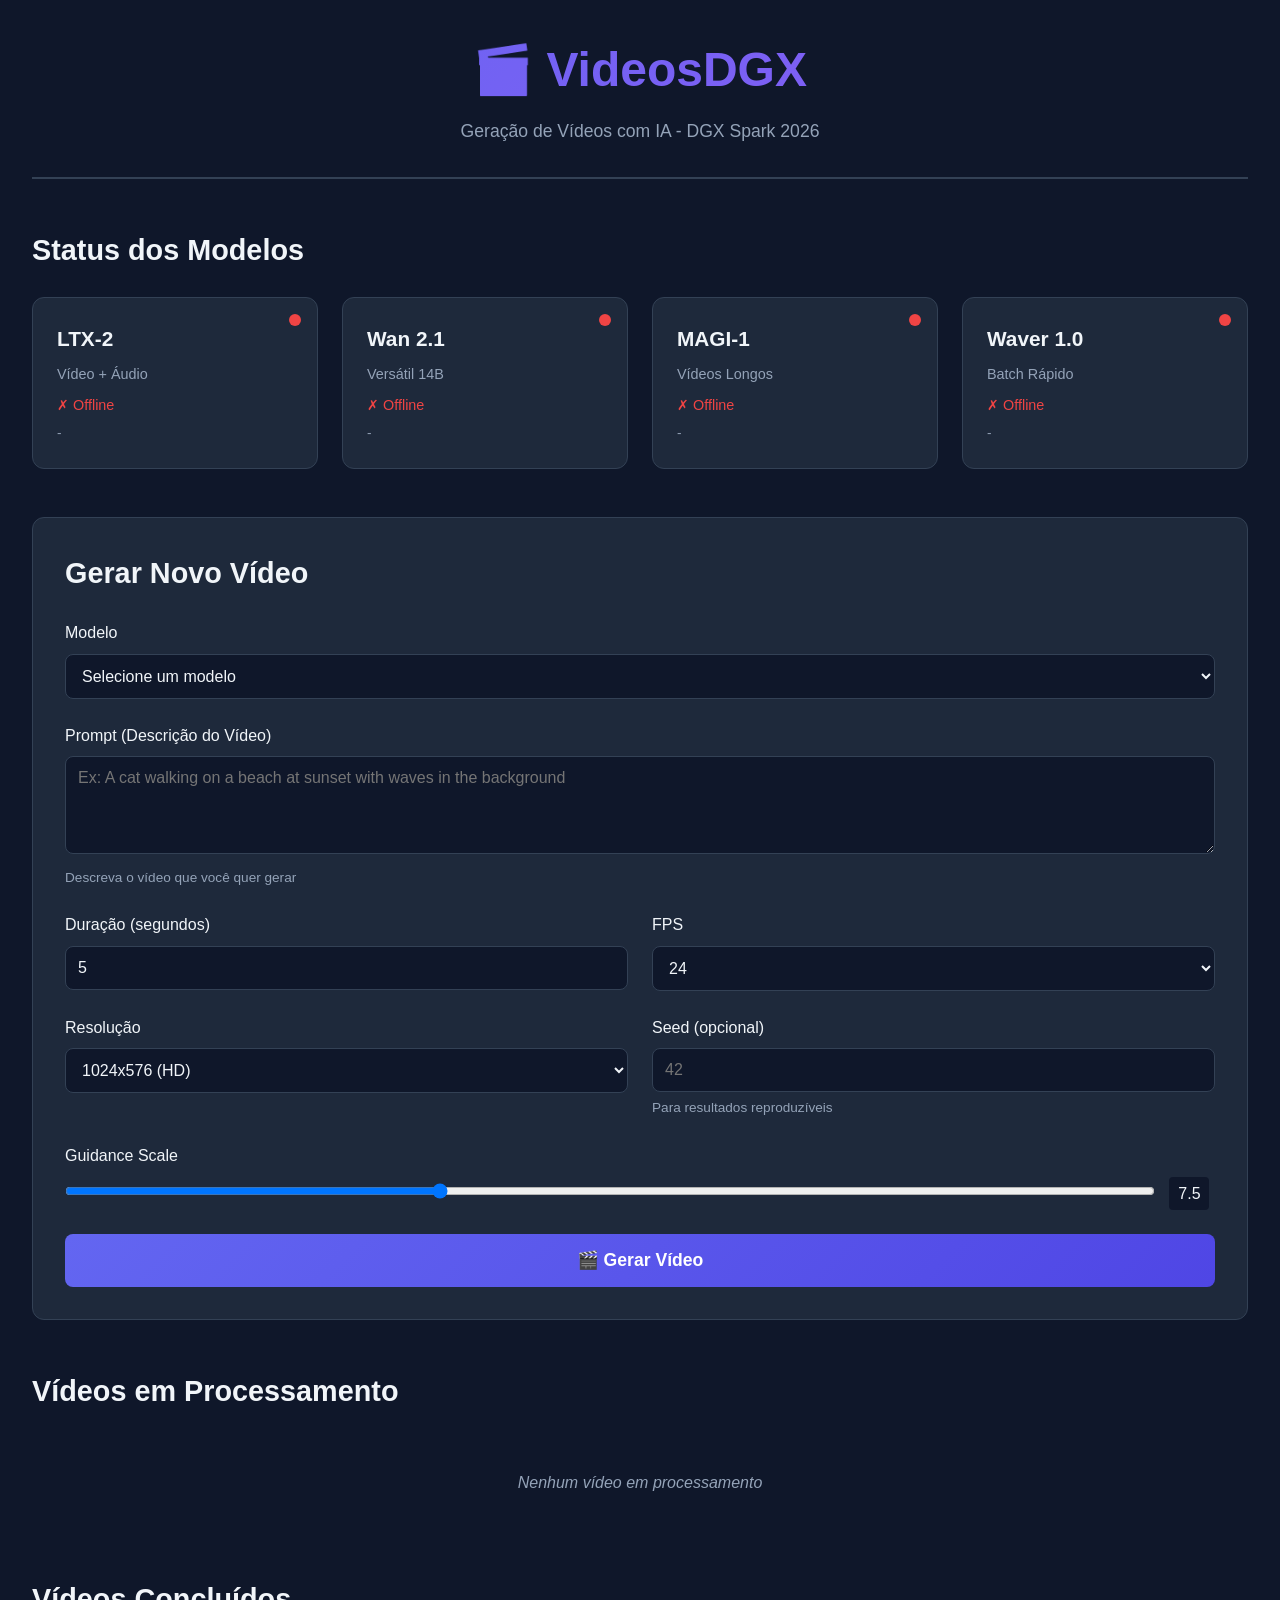
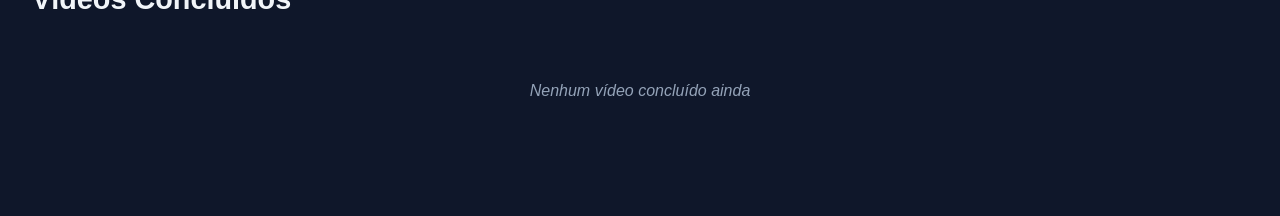
==== frontend/index.html @ 81d34bc8 "feat: Adiciona interface web completa e corrige configuração Docker ## Interface Web Frontend - Adic" ====
<!DOCTYPE html>
<html lang="pt-BR">
<head>
    <meta charset="UTF-8">
    <meta name="viewport" content="width=device-width, initial-scale=1.0">
    <title>VideosDGX - Geração de Vídeos com IA</title>
    <link rel="stylesheet" href="css/style.css">
</head>
<body>
    <div class="container">
        <header>
            <h1>🎬 VideosDGX</h1>
            <p class="subtitle">Geração de Vídeos com IA - DGX Spark 2026</p>
        </header>

        <!-- Status dos Modelos -->
        <section class="models-status">
            <h2>Status dos Modelos</h2>
            <div class="status-grid" id="statusGrid">
                <div class="status-card loading">
                    <div class="status-indicator"></div>
                    <h3>LTX-2</h3>
                    <p class="model-desc">Vídeo + Áudio</p>
                    <p class="model-status">Verificando...</p>
                    <p class="model-memory">-</p>
                </div>
                <div class="status-card loading">
                    <div class="status-indicator"></div>
                    <h3>Wan 2.1</h3>
                    <p class="model-desc">Versátil 14B</p>
                    <p class="model-status">Verificando...</p>
                    <p class="model-memory">-</p>
                </div>
                <div class="status-card loading">
                    <div class="status-indicator"></div>
                    <h3>MAGI-1</h3>
                    <p class="model-desc">Vídeos Longos</p>
                    <p class="model-status">Verificando...</p>
                    <p class="model-memory">-</p>
                </div>
                <div class="status-card loading">
                    <div class="status-indicator"></div>
                    <h3>Waver 1.0</h3>
                    <p class="model-desc">Batch Rápido</p>
                    <p class="model-status">Verificando...</p>
                    <p class="model-memory">-</p>
                </div>
            </div>
        </section>

        <!-- Formulário de Geração -->
        <section class="generation-form">
            <h2>Gerar Novo Vídeo</h2>
            <form id="generateForm">
                <div class="form-group">
                    <label for="model">Modelo</label>
                    <select id="model" name="model" required>
                        <option value="">Selecione um modelo</option>
                        <option value="ltx2">LTX-2 (Vídeo + Áudio)</option>
                        <option value="wan21">Wan 2.1 (Versátil)</option>
                        <option value="magi1">MAGI-1 (Vídeos Longos)</option>
                        <option value="waver">Waver 1.0 (Rápido)</option>
                    </select>
                </div>

                <div class="form-group">
                    <label for="prompt">Prompt (Descrição do Vídeo)</label>
                    <textarea id="prompt" name="prompt" rows="4" required
                        placeholder="Ex: A cat walking on a beach at sunset with waves in the background"></textarea>
                    <small>Descreva o vídeo que você quer gerar</small>
                </div>

                <div class="form-row">
                    <div class="form-group">
                        <label for="duration">Duração (segundos)</label>
                        <input type="number" id="duration" name="duration" value="5" min="1" max="60" required>
                    </div>

                    <div class="form-group">
                        <label for="fps">FPS</label>
                        <select id="fps" name="fps">
                            <option value="24" selected>24</option>
                            <option value="30">30</option>
                            <option value="60">60</option>
                        </select>
                    </div>
                </div>

                <div class="form-row">
                    <div class="form-group">
                        <label for="resolution">Resolução</label>
                        <select id="resolution" name="resolution">
                            <option value="512x512">512x512 (Rápido)</option>
                            <option value="1024x576" selected>1024x576 (HD)</option>
                            <option value="1920x1080">1920x1080 (Full HD)</option>
                        </select>
                    </div>

                    <div class="form-group">
                        <label for="seed">Seed (opcional)</label>
                        <input type="number" id="seed" name="seed" placeholder="42">
                        <small>Para resultados reproduzíveis</small>
                    </div>
                </div>

                <div class="form-group">
                    <label for="guidance_scale">Guidance Scale</label>
                    <input type="range" id="guidance_scale" name="guidance_scale"
                        min="1" max="20" step="0.5" value="7.5">
                    <span id="guidanceValue">7.5</span>
                </div>

                <button type="submit" class="btn-primary" id="generateBtn">
                    🎬 Gerar Vídeo
                </button>
            </form>
        </section>

        <!-- Lista de Jobs -->
        <section class="jobs-section">
            <h2>Vídeos em Processamento</h2>
            <div id="jobsList" class="jobs-list">
                <p class="empty-message">Nenhum vídeo em processamento</p>
            </div>
        </section>

        <!-- Vídeos Concluídos -->
        <section class="completed-section">
            <h2>Vídeos Concluídos</h2>
            <div id="completedList" class="completed-list">
                <p class="empty-message">Nenhum vídeo concluído ainda</p>
            </div>
        </section>
    </div>

    <!-- Modal de Loading -->
    <div id="loadingModal" class="modal">
        <div class="modal-content">
            <div class="spinner"></div>
            <p>Processando...</p>
        </div>
    </div>

    <script src="js/app.js"></script>
</body>
</html>
---- frontend/css/style.css ----
* {
    margin: 0;
    padding: 0;
    box-sizing: border-box;
}

:root {
    --primary: #6366f1;
    --primary-dark: #4f46e5;
    --success: #10b981;
    --warning: #f59e0b;
    --danger: #ef4444;
    --bg: #0f172a;
    --bg-card: #1e293b;
    --bg-card-hover: #334155;
    --text: #f1f5f9;
    --text-muted: #94a3b8;
    --border: #334155;
}

body {
    font-family: -apple-system, BlinkMacSystemFont, 'Segoe UI', Roboto, Oxygen, Ubuntu, sans-serif;
    background: var(--bg);
    color: var(--text);
    line-height: 1.6;
}

.container {
    max-width: 1400px;
    margin: 0 auto;
    padding: 2rem;
}

/* Header */
header {
    text-align: center;
    margin-bottom: 3rem;
    padding-bottom: 2rem;
    border-bottom: 2px solid var(--border);
}

header h1 {
    font-size: 3rem;
    margin-bottom: 0.5rem;
    background: linear-gradient(135deg, var(--primary), #8b5cf6);
    -webkit-background-clip: text;
    -webkit-text-fill-color: transparent;
}

.subtitle {
    color: var(--text-muted);
    font-size: 1.1rem;
}

/* Sections */
section {
    margin-bottom: 3rem;
}

section h2 {
    font-size: 1.8rem;
    margin-bottom: 1.5rem;
    color: var(--text);
}

/* Status Grid */
.status-grid {
    display: grid;
    grid-template-columns: repeat(auto-fit, minmax(250px, 1fr));
    gap: 1.5rem;
    margin-bottom: 2rem;
}

.status-card {
    background: var(--bg-card);
    border: 1px solid var(--border);
    border-radius: 12px;
    padding: 1.5rem;
    position: relative;
    transition: all 0.3s ease;
}

.status-card:hover {
    background: var(--bg-card-hover);
    transform: translateY(-2px);
    box-shadow: 0 4px 12px rgba(99, 102, 241, 0.1);
}

.status-indicator {
    position: absolute;
    top: 1rem;
    right: 1rem;
    width: 12px;
    height: 12px;
    border-radius: 50%;
    background: var(--text-muted);
}

.status-card.online .status-indicator {
    background: var(--success);
    box-shadow: 0 0 8px var(--success);
}

.status-card.offline .status-indicator {
    background: var(--danger);
}

.status-card.loading .status-indicator {
    background: var(--warning);
    animation: pulse 2s infinite;
}

@keyframes pulse {
    0%, 100% { opacity: 1; }
    50% { opacity: 0.5; }
}

.status-card h3 {
    font-size: 1.3rem;
    margin-bottom: 0.5rem;
}

.model-desc {
    color: var(--text-muted);
    font-size: 0.9rem;
    margin-bottom: 0.5rem;
}

.model-status {
    font-size: 0.9rem;
    margin-bottom: 0.3rem;
}

.model-memory {
    font-size: 0.85rem;
    color: var(--text-muted);
}

/* Form */
.generation-form {
    background: var(--bg-card);
    border: 1px solid var(--border);
    border-radius: 12px;
    padding: 2rem;
}

.form-group {
    margin-bottom: 1.5rem;
}

.form-row {
    display: grid;
    grid-template-columns: 1fr 1fr;
    gap: 1.5rem;
}

label {
    display: block;
    margin-bottom: 0.5rem;
    font-weight: 500;
    color: var(--text);
}

input[type="text"],
input[type="number"],
textarea,
select {
    width: 100%;
    padding: 0.75rem;
    background: var(--bg);
    border: 1px solid var(--border);
    border-radius: 8px;
    color: var(--text);
    font-size: 1rem;
    transition: all 0.3s ease;
}

input:focus,
textarea:focus,
select:focus {
    outline: none;
    border-color: var(--primary);
    box-shadow: 0 0 0 3px rgba(99, 102, 241, 0.1);
}

textarea {
    resize: vertical;
    font-family: inherit;
}

small {
    display: block;
    margin-top: 0.3rem;
    color: var(--text-muted);
    font-size: 0.85rem;
}

input[type="range"] {
    width: calc(100% - 60px);
    margin-right: 10px;
}

#guidanceValue {
    display: inline-block;
    min-width: 40px;
    text-align: center;
    padding: 0.25rem 0.5rem;
    background: var(--bg);
    border-radius: 4px;
    font-weight: 500;
}

/* Buttons */
.btn-primary {
    background: linear-gradient(135deg, var(--primary), var(--primary-dark));
    color: white;
    padding: 1rem 2rem;
    border: none;
    border-radius: 8px;
    font-size: 1.1rem;
    font-weight: 600;
    cursor: pointer;
    width: 100%;
    transition: all 0.3s ease;
}

.btn-primary:hover {
    transform: translateY(-2px);
    box-shadow: 0 8px 16px rgba(99, 102, 241, 0.3);
}

.btn-primary:active {
    transform: translateY(0);
}

.btn-primary:disabled {
    opacity: 0.5;
    cursor: not-allowed;
    transform: none;
}

/* Jobs List */
.jobs-list,
.completed-list {
    display: grid;
    gap: 1rem;
}

.job-card {
    background: var(--bg-card);
    border: 1px solid var(--border);
    border-radius: 8px;
    padding: 1.5rem;
    position: relative;
}

.job-header {
    display: flex;
    justify-content: space-between;
    align-items: center;
    margin-bottom: 1rem;
}

.job-id {
    font-family: monospace;
    color: var(--text-muted);
    font-size: 0.9rem;
}

.job-status {
    padding: 0.25rem 0.75rem;
    border-radius: 12px;
    font-size: 0.85rem;
    font-weight: 500;
}

.job-status.queued {
    background: rgba(245, 158, 11, 0.2);
    color: var(--warning);
}

.job-status.processing {
    background: rgba(99, 102, 241, 0.2);
    color: var(--primary);
}

.job-status.completed {
    background: rgba(16, 185, 129, 0.2);
    color: var(--success);
}

.job-status.failed {
    background: rgba(239, 68, 68, 0.2);
    color: var(--danger);
}

.job-prompt {
    margin-bottom: 1rem;
    color: var(--text);
}

.job-details {
    display: flex;
    gap: 1rem;
    flex-wrap: wrap;
    margin-bottom: 1rem;
    font-size: 0.9rem;
    color: var(--text-muted);
}

.progress-bar {
    width: 100%;
    height: 8px;
    background: var(--bg);
    border-radius: 4px;
    overflow: hidden;
    margin-bottom: 0.5rem;
}

.progress-fill {
    height: 100%;
    background: linear-gradient(90deg, var(--primary), var(--primary-dark));
    transition: width 0.3s ease;
}

.job-actions {
    display: flex;
    gap: 0.5rem;
    margin-top: 1rem;
}

.btn-small {
    padding: 0.5rem 1rem;
    background: var(--primary);
    color: white;
    border: none;
    border-radius: 6px;
    font-size: 0.9rem;
    cursor: pointer;
    transition: all 0.2s ease;
}

.btn-small:hover {
    background: var(--primary-dark);
}

.btn-danger {
    background: var(--danger);
}

.btn-danger:hover {
    background: #dc2626;
}

/* Video Player */
.video-container {
    margin-top: 1rem;
    border-radius: 8px;
    overflow: hidden;
}

.video-container video {
    width: 100%;
    display: block;
}

/* Empty Message */
.empty-message {
    text-align: center;
    color: var(--text-muted);
    padding: 2rem;
    font-style: italic;
}

/* Modal */
.modal {
    display: none;
    position: fixed;
    top: 0;
    left: 0;
    width: 100%;
    height: 100%;
    background: rgba(0, 0, 0, 0.8);
    justify-content: center;
    align-items: center;
    z-index: 1000;
}

.modal.show {
    display: flex;
}

.modal-content {
    text-align: center;
    color: white;
}

.spinner {
    width: 60px;
    height: 60px;
    border: 4px solid rgba(255, 255, 255, 0.1);
    border-top-color: var(--primary);
    border-radius: 50%;
    animation: spin 1s linear infinite;
    margin: 0 auto 1rem;
}

@keyframes spin {
    to { transform: rotate(360deg); }
}

/* Responsive */
@media (max-width: 768px) {
    .container {
        padding: 1rem;
    }

    header h1 {
        font-size: 2rem;
    }

    .status-grid {
        grid-template-columns: 1fr;
    }

    .form-row {
        grid-template-columns: 1fr;
    }
}
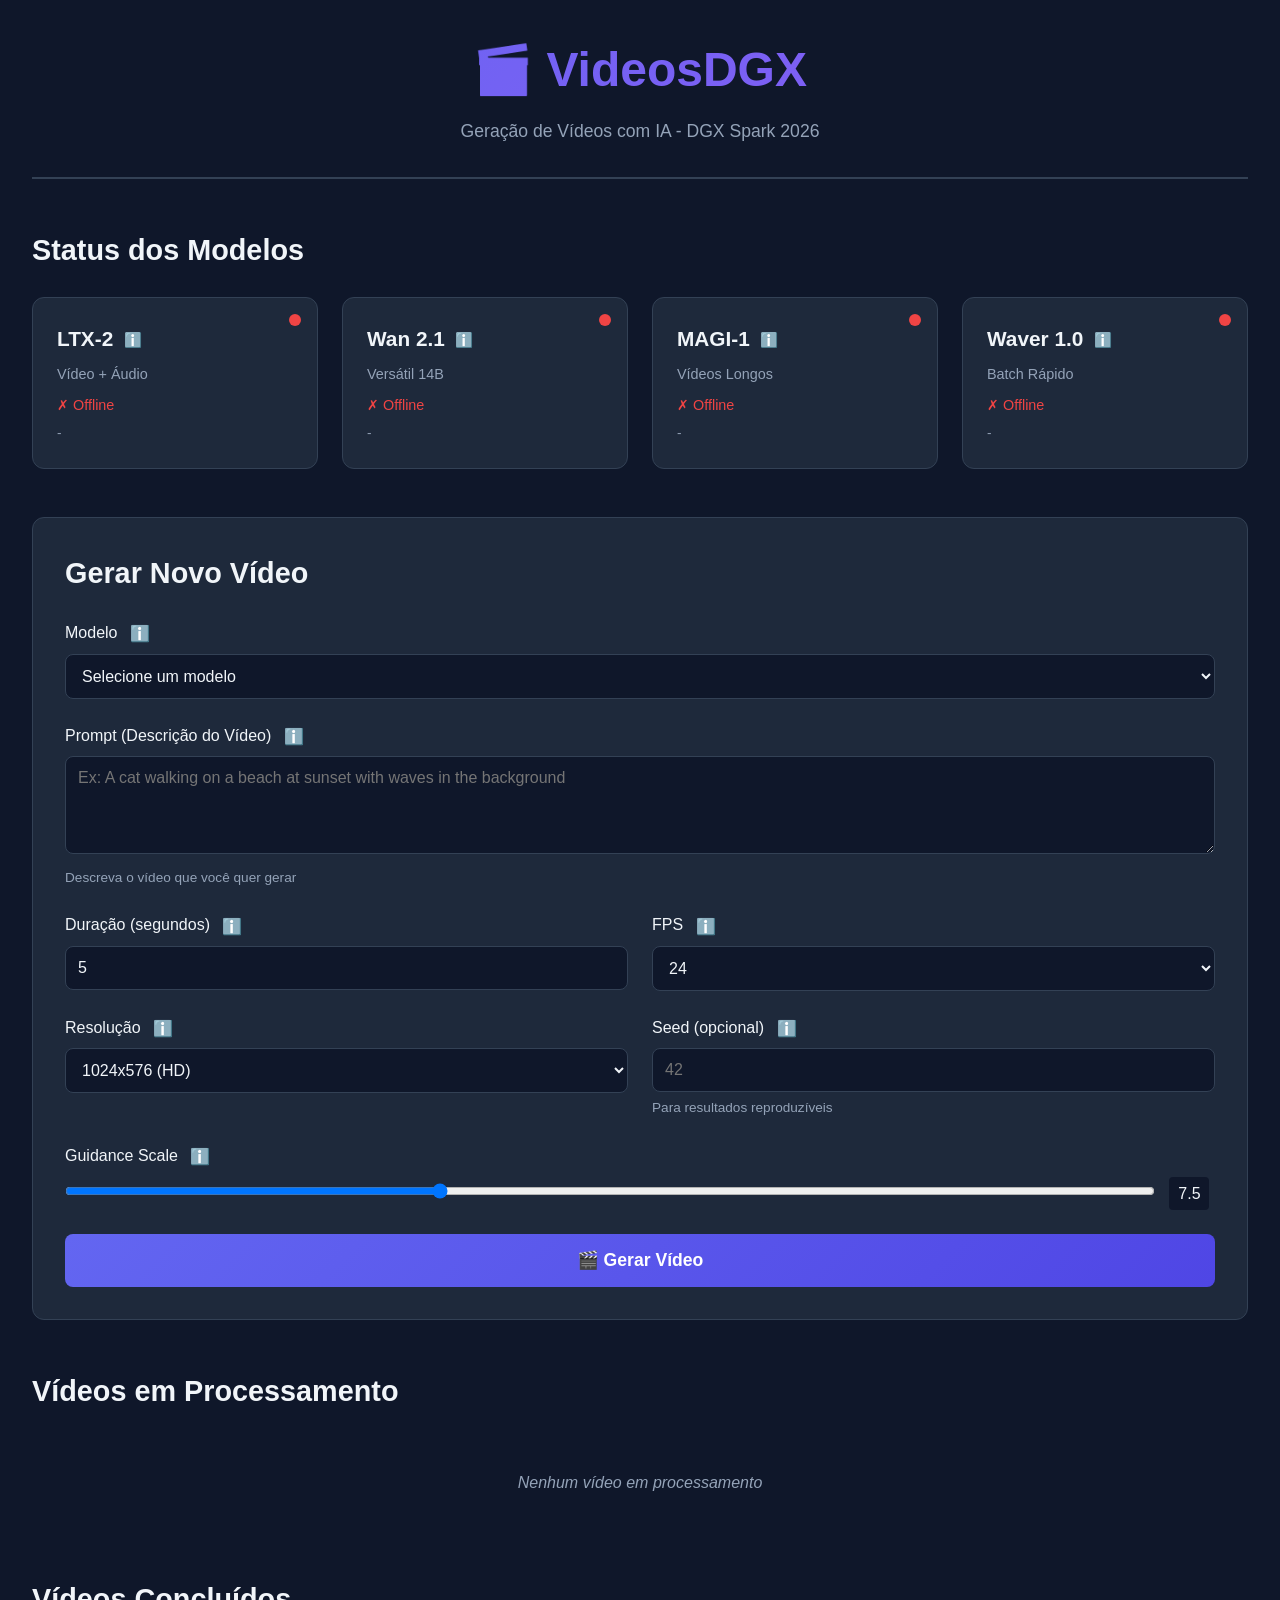
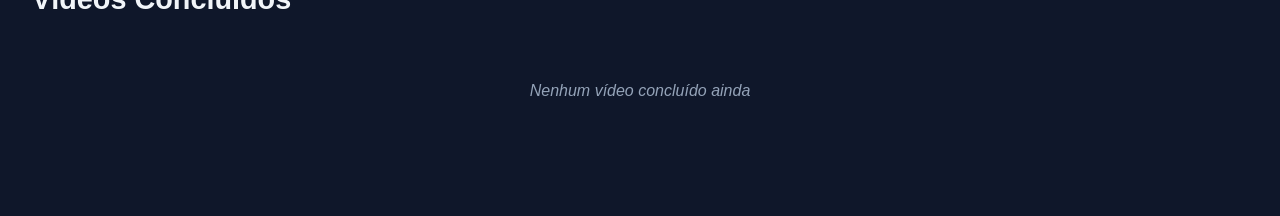
==== commit 941b8127: "Adiciona sistema de ajuda com modais explicativos - Adiciona botões ℹ️ em todos os parâmetros e mode" ====
--- a/frontend/index.html
+++ b/frontend/index.html
@@ -17,30 +17,30 @@
         <section class="models-status">
             <h2>Status dos Modelos</h2>
             <div class="status-grid" id="statusGrid">
-                <div class="status-card loading">
+                <div class="status-card loading" data-model="ltx2">
                     <div class="status-indicator"></div>
-                    <h3>LTX-2</h3>
+                    <h3>LTX-2 <button class="help-btn" onclick="showModelInfo('ltx2')">ℹ️</button></h3>
                     <p class="model-desc">Vídeo + Áudio</p>
                     <p class="model-status">Verificando...</p>
                     <p class="model-memory">-</p>
                 </div>
-                <div class="status-card loading">
+                <div class="status-card loading" data-model="wan21">
                     <div class="status-indicator"></div>
-                    <h3>Wan 2.1</h3>
+                    <h3>Wan 2.1 <button class="help-btn" onclick="showModelInfo('wan21')">ℹ️</button></h3>
                     <p class="model-desc">Versátil 14B</p>
                     <p class="model-status">Verificando...</p>
                     <p class="model-memory">-</p>
                 </div>
-                <div class="status-card loading">
+                <div class="status-card loading" data-model="magi1">
                     <div class="status-indicator"></div>
-                    <h3>MAGI-1</h3>
+                    <h3>MAGI-1 <button class="help-btn" onclick="showModelInfo('magi1')">ℹ️</button></h3>
                     <p class="model-desc">Vídeos Longos</p>
                     <p class="model-status">Verificando...</p>
                     <p class="model-memory">-</p>
                 </div>
-                <div class="status-card loading">
+                <div class="status-card loading" data-model="waver">
                     <div class="status-indicator"></div>
-                    <h3>Waver 1.0</h3>
+                    <h3>Waver 1.0 <button class="help-btn" onclick="showModelInfo('waver')">ℹ️</button></h3>
                     <p class="model-desc">Batch Rápido</p>
                     <p class="model-status">Verificando...</p>
                     <p class="model-memory">-</p>
@@ -53,7 +53,10 @@
             <h2>Gerar Novo Vídeo</h2>
             <form id="generateForm">
                 <div class="form-group">
-                    <label for="model">Modelo</label>
+                    <label for="model">
+                        Modelo
+                        <button type="button" class="help-btn" onclick="showHelp('model')">ℹ️</button>
+                    </label>
                     <select id="model" name="model" required>
                         <option value="">Selecione um modelo</option>
                         <option value="ltx2">LTX-2 (Vídeo + Áudio)</option>
@@ -64,7 +67,10 @@
                 </div>
 
                 <div class="form-group">
-                    <label for="prompt">Prompt (Descrição do Vídeo)</label>
+                    <label for="prompt">
+                        Prompt (Descrição do Vídeo)
+                        <button type="button" class="help-btn" onclick="showHelp('prompt')">ℹ️</button>
+                    </label>
                     <textarea id="prompt" name="prompt" rows="4" required
                         placeholder="Ex: A cat walking on a beach at sunset with waves in the background"></textarea>
                     <small>Descreva o vídeo que você quer gerar</small>
@@ -72,12 +78,18 @@
 
                 <div class="form-row">
                     <div class="form-group">
-                        <label for="duration">Duração (segundos)</label>
+                        <label for="duration">
+                            Duração (segundos)
+                            <button type="button" class="help-btn" onclick="showHelp('duration')">ℹ️</button>
+                        </label>
                         <input type="number" id="duration" name="duration" value="5" min="1" max="60" required>
                     </div>
 
                     <div class="form-group">
-                        <label for="fps">FPS</label>
+                        <label for="fps">
+                            FPS
+                            <button type="button" class="help-btn" onclick="showHelp('fps')">ℹ️</button>
+                        </label>
                         <select id="fps" name="fps">
                             <option value="24" selected>24</option>
                             <option value="30">30</option>
@@ -88,7 +100,10 @@
 
                 <div class="form-row">
                     <div class="form-group">
-                        <label for="resolution">Resolução</label>
+                        <label for="resolution">
+                            Resolução
+                            <button type="button" class="help-btn" onclick="showHelp('resolution')">ℹ️</button>
+                        </label>
                         <select id="resolution" name="resolution">
                             <option value="512x512">512x512 (Rápido)</option>
                             <option value="1024x576" selected>1024x576 (HD)</option>
@@ -97,14 +112,20 @@
                     </div>
 
                     <div class="form-group">
-                        <label for="seed">Seed (opcional)</label>
+                        <label for="seed">
+                            Seed (opcional)
+                            <button type="button" class="help-btn" onclick="showHelp('seed')">ℹ️</button>
+                        </label>
                         <input type="number" id="seed" name="seed" placeholder="42">
                         <small>Para resultados reproduzíveis</small>
                     </div>
                 </div>
 
                 <div class="form-group">
-                    <label for="guidance_scale">Guidance Scale</label>
+                    <label for="guidance_scale">
+                        Guidance Scale
+                        <button type="button" class="help-btn" onclick="showHelp('guidance')">ℹ️</button>
+                    </label>
                     <input type="range" id="guidance_scale" name="guidance_scale"
                         min="1" max="20" step="0.5" value="7.5">
                     <span id="guidanceValue">7.5</span>
@@ -133,6 +154,15 @@
         </section>
     </div>
 
+    <!-- Modal de Ajuda -->
+    <div id="helpModal" class="modal">
+        <div class="modal-content help-modal">
+            <span class="close-btn" onclick="closeHelp()">&times;</span>
+            <h2 id="helpTitle"></h2>
+            <div id="helpContent"></div>
+        </div>
+    </div>
+
     <!-- Modal de Loading -->
     <div id="loadingModal" class="modal">
         <div class="modal-content">
--- a/frontend/css/style.css
+++ b/frontend/css/style.css
@@ -372,6 +372,28 @@
     font-style: italic;
 }
 
+/* Help Button */
+.help-btn {
+    background: none;
+    border: none;
+    color: var(--primary);
+    cursor: pointer;
+    font-size: 1rem;
+    padding: 0 0.5rem;
+    transition: all 0.2s ease;
+    vertical-align: middle;
+}
+
+.help-btn:hover {
+    transform: scale(1.2);
+    filter: brightness(1.3);
+}
+
+.status-card h3 .help-btn {
+    font-size: 0.9rem;
+    padding: 0 0.3rem;
+}
+
 /* Modal */
 .modal {
     display: none;
@@ -384,6 +406,7 @@
     justify-content: center;
     align-items: center;
     z-index: 1000;
+    padding: 2rem;
 }
 
 .modal.show {
@@ -393,6 +416,93 @@
 .modal-content {
     text-align: center;
     color: white;
+}
+
+.help-modal {
+    background: var(--bg-card);
+    border: 1px solid var(--border);
+    border-radius: 12px;
+    padding: 2rem;
+    max-width: 600px;
+    width: 100%;
+    max-height: 80vh;
+    overflow-y: auto;
+    position: relative;
+    text-align: left;
+}
+
+.help-modal h2 {
+    margin-bottom: 1rem;
+    color: var(--text);
+}
+
+.help-modal h3 {
+    color: var(--primary);
+    margin: 1.5rem 0 0.5rem 0;
+    font-size: 1.2rem;
+}
+
+.help-modal p {
+    margin-bottom: 1rem;
+    line-height: 1.6;
+    color: var(--text);
+}
+
+.help-modal ul {
+    margin-left: 1.5rem;
+    margin-bottom: 1rem;
+    color: var(--text);
+}
+
+.help-modal li {
+    margin-bottom: 0.5rem;
+}
+
+.help-modal code {
+    background: var(--bg);
+    padding: 0.2rem 0.4rem;
+    border-radius: 4px;
+    font-family: monospace;
+    color: var(--primary);
+}
+
+.help-modal .tip {
+    background: rgba(99, 102, 241, 0.1);
+    border-left: 3px solid var(--primary);
+    padding: 1rem;
+    margin: 1rem 0;
+    border-radius: 4px;
+}
+
+.help-modal .warning {
+    background: rgba(245, 158, 11, 0.1);
+    border-left: 3px solid var(--warning);
+    padding: 1rem;
+    margin: 1rem 0;
+    border-radius: 4px;
+}
+
+.close-btn {
+    position: absolute;
+    top: 1rem;
+    right: 1rem;
+    font-size: 2rem;
+    color: var(--text-muted);
+    cursor: pointer;
+    background: none;
+    border: none;
+    width: 40px;
+    height: 40px;
+    display: flex;
+    align-items: center;
+    justify-content: center;
+    border-radius: 50%;
+    transition: all 0.2s ease;
+}
+
+.close-btn:hover {
+    background: var(--bg-card-hover);
+    color: var(--text);
 }
 
 .spinner {
